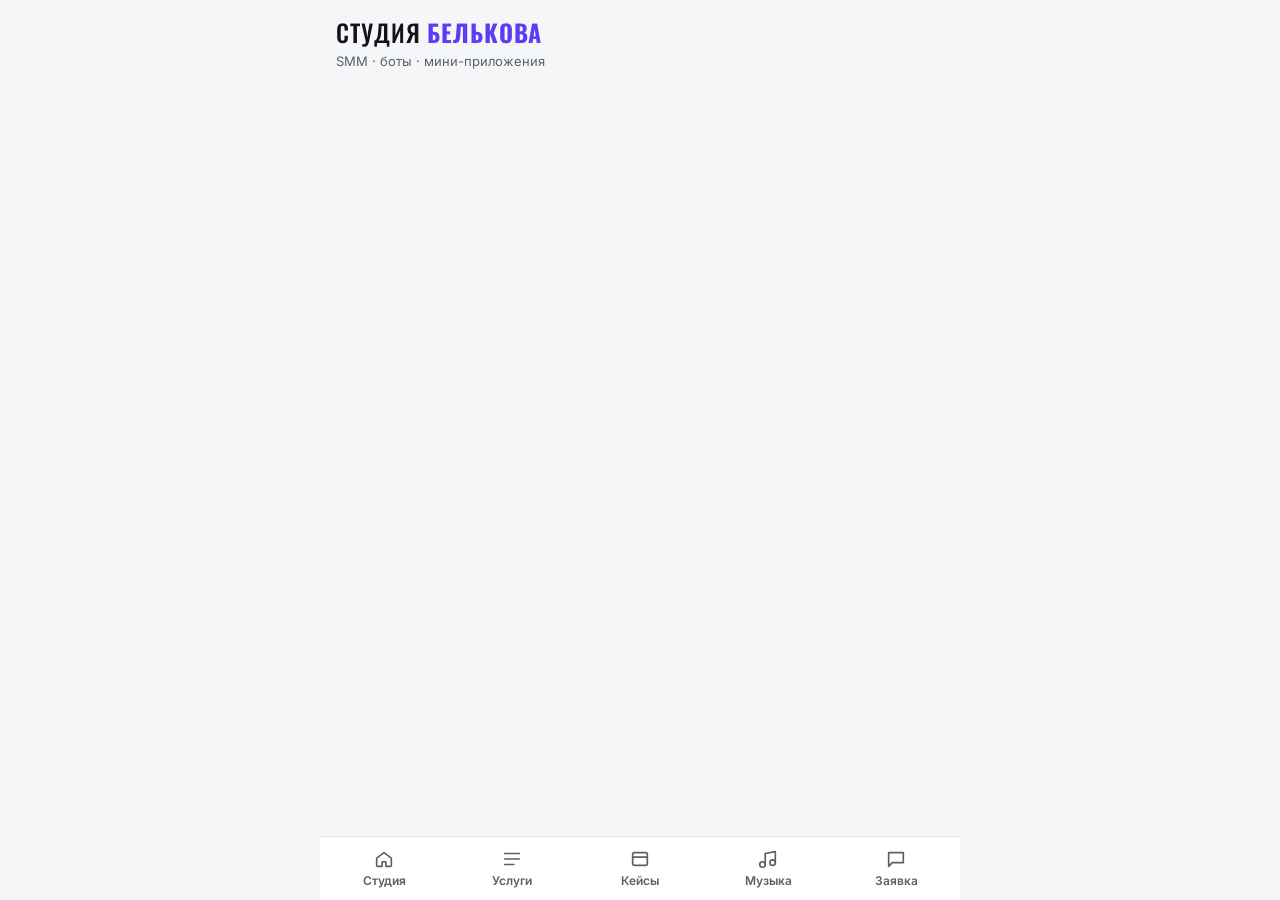
==== index.html @ 705233e5 "Studio mini app: services, cases, music, brief (Telegram + MAX) Co-Authored-By: Claude Opus 5.5 <nor" ====
<!doctype html>
<html lang="ru">
<head>
<meta charset="utf-8">
<meta name="viewport" content="width=device-width, initial-scale=1, viewport-fit=cover">
<meta name="color-scheme" content="dark light">
<title>Студия Белькова — SMM, боты и мини-приложения</title>
<meta name="description" content="SMM-продвижение, чат-боты и мини-приложения для Telegram и MAX под ключ.">
<link rel="stylesheet" href="app.css">
<!-- SDK мессенджеров. Вне мессенджера приложение работает как обычная страница. -->
<script src="https://telegram.org/js/telegram-web-app.js" async></script>
<script src="https://st.max.ru/js/max-web-app.js" async></script>
<script type="module" src="app.js"></script>
</head>
<body>
<div class="app">
  <header class="top"><span class="brand">СТУДИЯ<b>БЕЛЬКОВА</b></span><span class="tag">SMM · боты · мини-приложения</span></header>
  <main id="view" class="view" aria-live="polite"></main>
  <nav class="tabs" aria-label="Разделы">
    <a href="#/" data-tab="home"><svg viewBox="0 0 24 24" aria-hidden="true"><path d="M4 11l8-6 8 6v8a1 1 0 0 1-1 1h-5v-5h-4v5H5a1 1 0 0 1-1-1z"/></svg>Студия</a>
    <a href="#/services" data-tab="services"><svg viewBox="0 0 24 24" aria-hidden="true"><path d="M4 6h16M4 12h16M4 18h10"/></svg>Услуги</a>
    <a href="#/cases" data-tab="cases"><svg viewBox="0 0 24 24" aria-hidden="true"><rect x="4" y="5" width="16" height="14" rx="2"/><path d="M4 10h16"/></svg>Кейсы</a>
    <a href="#/music" data-tab="music"><svg viewBox="0 0 24 24" aria-hidden="true"><path d="M9 18V6l11-2v12"/><circle cx="6" cy="18" r="3"/><circle cx="17" cy="16" r="3"/></svg>Музыка</a>
    <a href="#/brief" data-tab="brief"><svg viewBox="0 0 24 24" aria-hidden="true"><path d="M4 5h16v11H8l-4 4z"/></svg>Заявка</a>
  </nav>
  <div class="toast" id="toast" role="status" hidden></div>
</div>
<noscript>Для приложения нужен JavaScript.</noscript>
</body>
</html>
---- app.css ----
@font-face { font-family: Inter; src: url(fonts/inter-cyrillic.woff2) format('woff2'); unicode-range: U+0400-04FF; font-weight: 100 900; font-display: swap; }
@font-face { font-family: Inter; src: url(fonts/inter-latin.woff2) format('woff2'); unicode-range: U+0000-00FF, U+2000-206F, U+20AC, U+20BD; font-weight: 100 900; font-display: swap; }
@font-face { font-family: Oswald; src: url(fonts/oswald-cyrillic.woff2) format('woff2'); unicode-range: U+0400-04FF; font-weight: 200 700; font-display: swap; }
@font-face { font-family: Oswald; src: url(fonts/oswald-latin.woff2) format('woff2'); unicode-range: U+0000-00FF, U+2000-206F; font-weight: 200 700; font-display: swap; }

:root {
  --bg: #0F1115; --surface: #1A1D24; --line: #2A2F38; --text: #F2F3F5; --muted: #A3AAB5;
  --accent: #7C5CFF; --accent-2: #24D3A6; --on-accent: #FFFFFF; --r: 16px; --tabs-h: 64px;
  --display: Oswald, 'Arial Narrow', sans-serif;
}
@media (prefers-color-scheme: light) {
  :root:not([data-theme="dark"]) { --bg: #F5F6F8; --surface: #FFFFFF; --line: #E2E5EA; --text: #12141A; --muted: #59606B; --accent: #5B3DF5; --accent-2: #0E8F6E; }
}
[data-theme="light"] { --bg: #F5F6F8; --surface: #FFFFFF; --line: #E2E5EA; --text: #12141A; --muted: #59606B; --accent: #5B3DF5; --accent-2: #0E8F6E; }
* { box-sizing: border-box; }
html, body { margin: 0; background: var(--bg); color: var(--text); font: 16px/1.5 Inter, system-ui, sans-serif; -webkit-text-size-adjust: 100%; }
a { color: var(--accent); }
.app { max-width: 640px; margin: 0 auto; min-height: 100dvh; padding-bottom: calc(var(--tabs-h) + env(safe-area-inset-bottom) + 12px); }
.top { padding: 14px 16px 6px; display: flex; flex-direction: column; gap: 2px; }
.brand { font-family: var(--display); font-size: 24px; letter-spacing: .04em; }
.brand b { color: var(--accent); margin-left: 6px; font-weight: 700; }
.tag { font-size: 13px; color: var(--muted); }
.view { padding: 0 16px; }
h1 { font-family: var(--display); font-weight: 600; font-size: clamp(28px, 7vw, 40px); line-height: 1.1; margin: 10px 0 8px; text-transform: uppercase; }
h2.sec { font-family: var(--display); font-weight: 600; font-size: 22px; margin: 22px 0 10px; text-transform: uppercase; }
.lead { color: var(--muted); margin: 0 0 14px; }
.grid { display: grid; gap: 12px; }
.card { background: var(--surface); border: 1px solid var(--line); border-radius: var(--r); padding: 16px; }
.card h3 { margin: 0 0 4px; font-size: 18px; }
.card p { margin: 6px 0; }
.price { font-family: var(--display); font-size: 22px; color: var(--accent); }
.meta { font-size: 13px; color: var(--muted); }
ul.list { margin: 8px 0 0; padding-left: 18px; }
ul.list li { margin: 3px 0; }
.btn { display: inline-flex; align-items: center; justify-content: center; min-height: 48px; padding: 0 18px; border-radius: 12px; border: 1px solid var(--line); background: var(--surface); color: var(--text); font: inherit; font-weight: 600; text-decoration: none; cursor: pointer; }
.btn-accent { background: var(--accent); border-color: var(--accent); color: var(--on-accent); }
.btn-wide { width: 100%; }
.actions { display: grid; gap: 10px; margin-top: 12px; }
.chips { display: flex; flex-wrap: wrap; gap: 8px; margin: 8px 0 4px; }
.chip { font-size: 13px; padding: 4px 10px; border-radius: 999px; border: 1px solid var(--line); color: var(--muted); }
.steps { counter-reset: s; list-style: none; padding: 0; margin: 0; display: grid; gap: 8px; }
.steps li { counter-increment: s; background: var(--surface); border: 1px solid var(--line); border-radius: 12px; padding: 10px 12px 10px 44px; position: relative; }
.steps li::before { content: counter(s); position: absolute; left: 12px; top: 10px; width: 22px; height: 22px; border-radius: 50%; background: var(--accent); color: var(--on-accent); font-size: 13px; font-weight: 700; display: grid; place-items: center; }
.case img { width: 100%; height: auto; border-radius: 12px; display: block; }
.form { display: grid; gap: 12px; }
.field { display: grid; gap: 6px; }
.field label { font-size: 14px; font-weight: 600; }
.field input, .field select, .field textarea { width: 100%; min-height: 48px; border-radius: 12px; border: 1px solid var(--line); background: var(--surface); color: var(--text); padding: 10px 14px; font: inherit; font-size: 16px; }
.field textarea { min-height: 110px; resize: vertical; }
.field :focus-visible, .btn:focus-visible, .tabs a:focus-visible { outline: 2px solid var(--accent-2); outline-offset: 2px; }
.err { font-size: 13px; color: #FF6B6B; font-weight: 600; }
.field [aria-invalid="true"] { border-color: #FF6B6B; }
.note { font-size: 13px; color: var(--muted); margin: 14px 2px 0; }
.tabs { position: fixed; left: 0; right: 0; bottom: 0; z-index: 20; max-width: 640px; margin: 0 auto; display: grid; grid-template-columns: repeat(5, 1fr); height: calc(var(--tabs-h) + env(safe-area-inset-bottom)); padding-bottom: env(safe-area-inset-bottom); background: var(--surface); border-top: 1px solid var(--line); }
.tabs a { display: grid; place-items: center; align-content: center; gap: 2px; font-size: 12px; font-weight: 600; color: var(--muted); text-decoration: none; min-height: 48px; }
.tabs svg { width: 22px; height: 22px; fill: none; stroke: currentColor; stroke-width: 1.8; stroke-linecap: round; stroke-linejoin: round; }
.tabs a[aria-current="page"] { color: var(--text); }
.tabs a[aria-current="page"] svg { stroke: var(--accent); }
.toast { position: fixed; left: 16px; right: 16px; bottom: calc(var(--tabs-h) + 16px); max-width: 600px; margin: 0 auto; background: var(--text); color: var(--bg); border-radius: 12px; padding: 12px 14px; font-size: 14px; z-index: 30; }
@media (prefers-reduced-motion: no-preference) { .btn { transition: transform .12s ease; } .btn:active { transform: scale(.98); } }
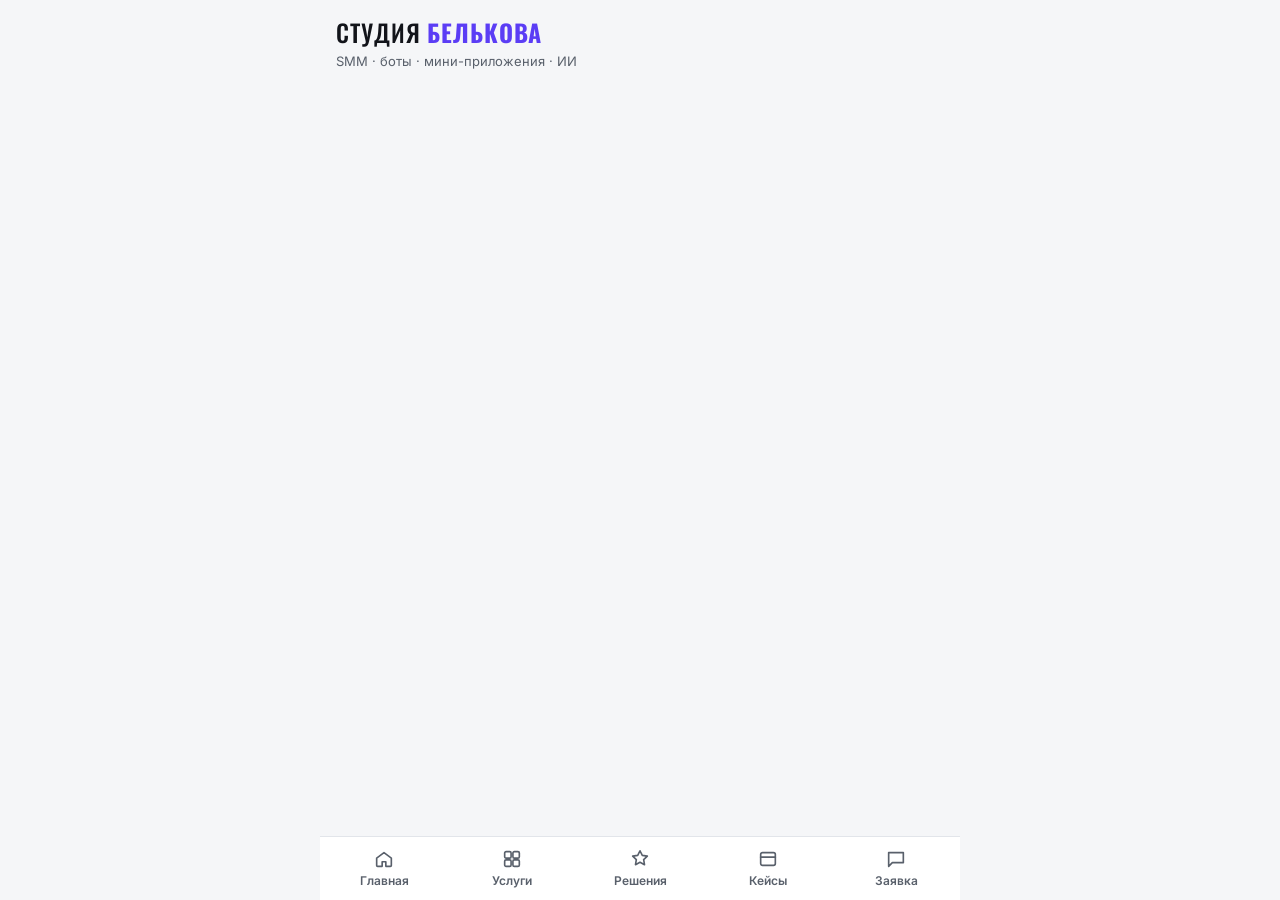
==== commit 46304f28: "Studio app v2 per spec: services/solutions/cases/calc/FAQ/brief, Telegram+MAX platform layer, JSON d" ====
--- a/index.html
+++ b/index.html
@@ -5,7 +5,7 @@
 <meta name="viewport" content="width=device-width, initial-scale=1, viewport-fit=cover">
 <meta name="color-scheme" content="dark light">
 <title>Студия Белькова — SMM, боты и мини-приложения</title>
-<meta name="description" content="SMM-продвижение, чат-боты и мини-приложения для Telegram и MAX под ключ.">
+<meta name="description" content="SMM-продвижение, чат-боты, мини-приложения и ИИ-ассистенты для Telegram и MAX под ключ.">
 <link rel="stylesheet" href="app.css">
 <!-- SDK мессенджеров. Вне мессенджера приложение работает как обычная страница. -->
 <script src="https://telegram.org/js/telegram-web-app.js" async></script>
@@ -14,13 +14,14 @@
 </head>
 <body>
 <div class="app">
-  <header class="top"><span class="brand">СТУДИЯ<b>БЕЛЬКОВА</b></span><span class="tag">SMM · боты · мини-приложения</span></header>
+  <header class="top"><span class="brand">СТУДИЯ<b>БЕЛЬКОВА</b></span><span class="tag">SMM · боты · мини-приложения · ИИ</span></header>
   <main id="view" class="view" aria-live="polite"></main>
+  <div class="dock" id="dock" hidden><button class="btn btn-accent btn-wide" type="button"></button></div>
   <nav class="tabs" aria-label="Разделы">
-    <a href="#/" data-tab="home"><svg viewBox="0 0 24 24" aria-hidden="true"><path d="M4 11l8-6 8 6v8a1 1 0 0 1-1 1h-5v-5h-4v5H5a1 1 0 0 1-1-1z"/></svg>Студия</a>
-    <a href="#/services" data-tab="services"><svg viewBox="0 0 24 24" aria-hidden="true"><path d="M4 6h16M4 12h16M4 18h10"/></svg>Услуги</a>
+    <a href="#/" data-tab="home"><svg viewBox="0 0 24 24" aria-hidden="true"><path d="M4 11l8-6 8 6v8a1 1 0 0 1-1 1h-5v-5h-4v5H5a1 1 0 0 1-1-1z"/></svg>Главная</a>
+    <a href="#/services" data-tab="services"><svg viewBox="0 0 24 24" aria-hidden="true"><rect x="4" y="4" width="7" height="7" rx="1.5"/><rect x="13" y="4" width="7" height="7" rx="1.5"/><rect x="4" y="13" width="7" height="7" rx="1.5"/><rect x="13" y="13" width="7" height="7" rx="1.5"/></svg>Услуги</a>
+    <a href="#/solutions" data-tab="solutions"><svg viewBox="0 0 24 24" aria-hidden="true"><path d="M12 3l2.5 5 5.5.8-4 3.9.9 5.5L12 15.6 7.1 18.2l.9-5.5-4-3.9L9.5 8z"/></svg>Решения</a>
     <a href="#/cases" data-tab="cases"><svg viewBox="0 0 24 24" aria-hidden="true"><rect x="4" y="5" width="16" height="14" rx="2"/><path d="M4 10h16"/></svg>Кейсы</a>
-    <a href="#/music" data-tab="music"><svg viewBox="0 0 24 24" aria-hidden="true"><path d="M9 18V6l11-2v12"/><circle cx="6" cy="18" r="3"/><circle cx="17" cy="16" r="3"/></svg>Музыка</a>
     <a href="#/brief" data-tab="brief"><svg viewBox="0 0 24 24" aria-hidden="true"><path d="M4 5h16v11H8l-4 4z"/></svg>Заявка</a>
   </nav>
   <div class="toast" id="toast" role="status" hidden></div>
--- a/app.css
+++ b/app.css
@@ -58,3 +58,32 @@
 .tabs a[aria-current="page"] svg { stroke: var(--accent); }
 .toast { position: fixed; left: 16px; right: 16px; bottom: calc(var(--tabs-h) + 16px); max-width: 600px; margin: 0 auto; background: var(--text); color: var(--bg); border-radius: 12px; padding: 12px 14px; font-size: 14px; z-index: 30; }
 @media (prefers-reduced-motion: no-preference) { .btn { transition: transform .12s ease; } .btn:active { transform: scale(.98); } }
+/* v2: экраны по ТЗ */
+.app { padding-bottom: calc(var(--tabs-h) + env(safe-area-inset-bottom) + 84px); }
+.dock { position: fixed; left: 0; right: 0; bottom: calc(var(--tabs-h) + env(safe-area-inset-bottom)); max-width: 640px; margin: 0 auto; padding: 10px 16px; background: linear-gradient(to top, var(--bg) 70%, transparent); z-index: 15; }
+html[data-platform="telegram"] .app { padding-bottom: calc(var(--tabs-h) + env(safe-area-inset-bottom) + 12px); }
+.chip { background: none; cursor: pointer; font: inherit; font-size: 13px; min-height: 36px; }
+.chip[aria-pressed="true"] { border-color: var(--accent); color: var(--text); background: color-mix(in srgb, var(--accent) 18%, transparent); }
+.chips.scroll { flex-wrap: nowrap; overflow-x: auto; scrollbar-width: none; margin-inline: -16px; padding-inline: 16px; }
+.card.link { cursor: pointer; display: block; text-decoration: none; color: inherit; }
+.card .row { display: flex; justify-content: space-between; gap: 8px; align-items: baseline; }
+.badges { display: flex; gap: 6px; flex-wrap: wrap; margin-top: 8px; }
+.badge { font-size: 12px; padding: 2px 8px; border-radius: 6px; background: var(--line); color: var(--text); }
+.tiers { display: grid; gap: 10px; }
+.tier { border: 1px solid var(--line); border-radius: 12px; padding: 12px; background: var(--bg); }
+.tier .price { font-size: 20px; }
+.trust { display: grid; grid-template-columns: 1fr 1fr; gap: 8px; }
+.trust div { background: var(--surface); border: 1px solid var(--line); border-radius: 12px; padding: 10px; font-size: 14px; }
+.opts { display: grid; gap: 8px; }
+.opt { min-height: 52px; border-radius: 12px; border: 1px solid var(--line); background: var(--surface); color: var(--text); text-align: left; padding: 10px 14px; font: inherit; cursor: pointer; display: flex; justify-content: space-between; gap: 8px; align-items: center; }
+.opt[aria-pressed="true"] { border-color: var(--accent); box-shadow: inset 0 0 0 1px var(--accent); }
+.progress { height: 4px; background: var(--line); border-radius: 2px; margin: 4px 0 14px; }
+.progress i { display: block; height: 100%; background: var(--accent); border-radius: 2px; }
+.total { font-family: var(--display); font-size: 30px; color: var(--accent); }
+details.faq { background: var(--surface); border: 1px solid var(--line); border-radius: 12px; padding: 12px 14px; }
+details.faq summary { cursor: pointer; font-weight: 600; min-height: 24px; }
+details.faq p { margin: 8px 0 0; color: var(--muted); }
+.check { display: flex; gap: 10px; align-items: flex-start; font-size: 14px; }
+.check input { width: 22px; height: 22px; margin: 0; flex: none; accent-color: var(--accent); }
+.back { background: none; border: 0; color: var(--accent); font: inherit; font-weight: 600; padding: 6px 0; min-height: 44px; cursor: pointer; }
+html:not([data-platform="web"]) .back { display: none; }
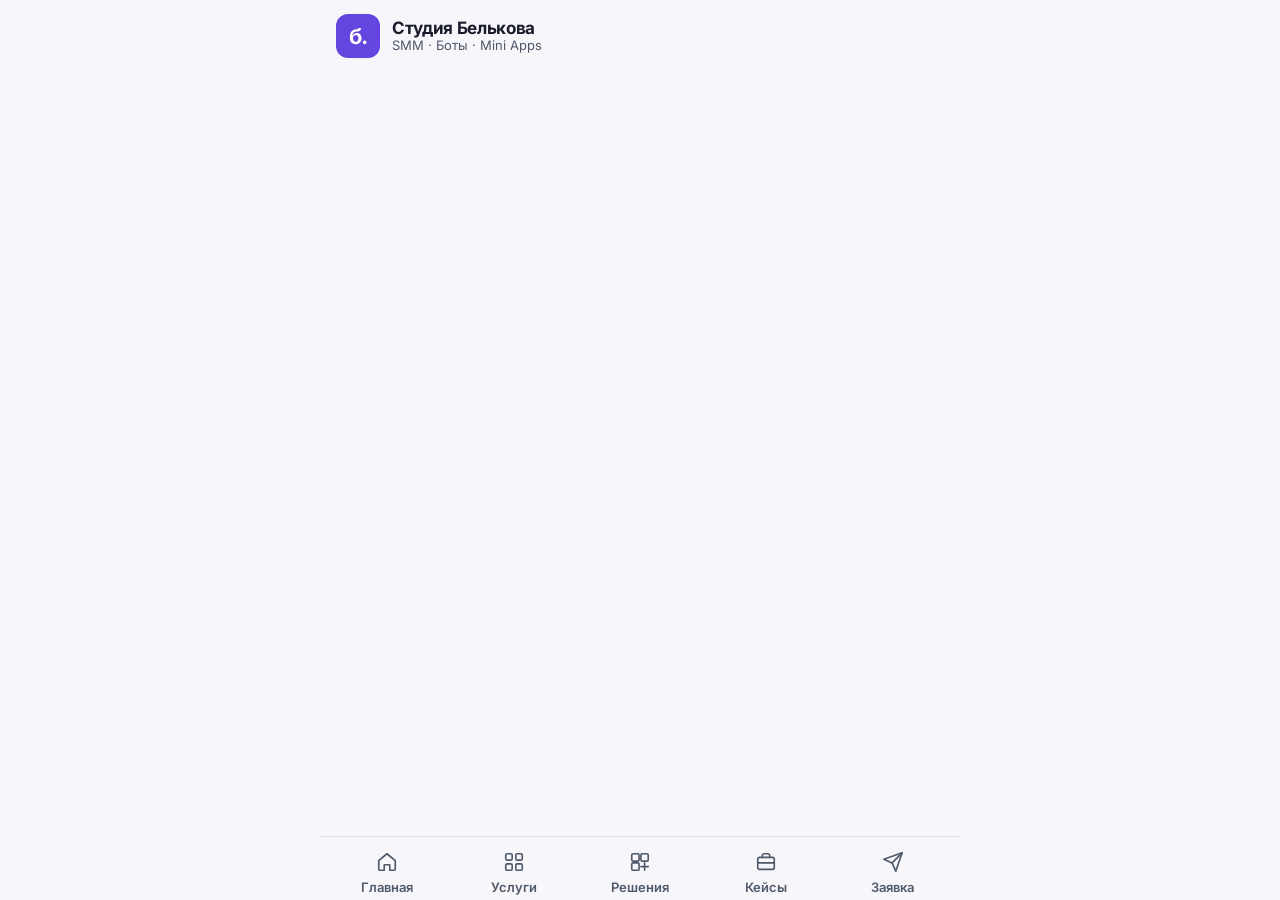
==== commit 84445c4e: "Design A (Product Glow): tokens dark/light, header, hero, tiles, service cards, tariffs, calculator," ====
--- a/index.html
+++ b/index.html
@@ -14,15 +14,18 @@
 </head>
 <body>
 <div class="app">
-  <header class="top"><span class="brand">СТУДИЯ<b>БЕЛЬКОВА</b></span><span class="tag">SMM · боты · мини-приложения · ИИ</span></header>
+  <header class="top">
+    <span class="logo" aria-hidden="true">б.</span>
+    <span class="brand"><b>Студия Белькова</b><span>SMM · Боты · Mini Apps</span></span>
+  </header>
   <main id="view" class="view" aria-live="polite"></main>
   <div class="dock" id="dock" hidden><button class="btn btn-accent btn-wide" type="button"></button></div>
   <nav class="tabs" aria-label="Разделы">
-    <a href="#/" data-tab="home"><svg viewBox="0 0 24 24" aria-hidden="true"><path d="M4 11l8-6 8 6v8a1 1 0 0 1-1 1h-5v-5h-4v5H5a1 1 0 0 1-1-1z"/></svg>Главная</a>
-    <a href="#/services" data-tab="services"><svg viewBox="0 0 24 24" aria-hidden="true"><rect x="4" y="4" width="7" height="7" rx="1.5"/><rect x="13" y="4" width="7" height="7" rx="1.5"/><rect x="4" y="13" width="7" height="7" rx="1.5"/><rect x="13" y="13" width="7" height="7" rx="1.5"/></svg>Услуги</a>
-    <a href="#/solutions" data-tab="solutions"><svg viewBox="0 0 24 24" aria-hidden="true"><path d="M12 3l2.5 5 5.5.8-4 3.9.9 5.5L12 15.6 7.1 18.2l.9-5.5-4-3.9L9.5 8z"/></svg>Решения</a>
-    <a href="#/cases" data-tab="cases"><svg viewBox="0 0 24 24" aria-hidden="true"><rect x="4" y="5" width="16" height="14" rx="2"/><path d="M4 10h16"/></svg>Кейсы</a>
-    <a href="#/brief" data-tab="brief"><svg viewBox="0 0 24 24" aria-hidden="true"><path d="M4 5h16v11H8l-4 4z"/></svg>Заявка</a>
+    <a href="#/" data-tab="home"><span class="pill"><svg class="i" viewBox="0 0 24 24" aria-hidden="true"><path d="M3 10.5 12 3l9 7.5V20a1 1 0 0 1-1 1h-5v-6H9v6H4a1 1 0 0 1-1-1z"/></svg></span>Главная</a>
+    <a href="#/services" data-tab="services"><span class="pill"><svg class="i" viewBox="0 0 24 24" aria-hidden="true"><rect x="3" y="3" width="7" height="7" rx="1.5"/><rect x="14" y="3" width="7" height="7" rx="1.5"/><rect x="3" y="14" width="7" height="7" rx="1.5"/><rect x="14" y="14" width="7" height="7" rx="1.5"/></svg></span>Услуги</a>
+    <a href="#/solutions" data-tab="solutions"><span class="pill"><svg class="i" viewBox="0 0 24 24" aria-hidden="true"><rect x="3" y="3" width="8" height="8" rx="1.5"/><rect x="13" y="3" width="8" height="8" rx="1.5"/><rect x="3" y="13" width="8" height="8" rx="1.5"/><path d="M13 17h8M17 13v8"/></svg></span>Решения</a>
+    <a href="#/cases" data-tab="cases"><span class="pill"><svg class="i" viewBox="0 0 24 24" aria-hidden="true"><rect x="3" y="7" width="18" height="13" rx="2"/><path d="M8 7V5a2 2 0 0 1 2-2h4a2 2 0 0 1 2 2v2M3 13h18"/></svg></span>Кейсы</a>
+    <a href="#/brief" data-tab="brief"><span class="pill"><svg class="i" viewBox="0 0 24 24" aria-hidden="true"><path d="m22 2-7 20-4-9-9-4z"/><path d="M22 2 11 13"/></svg></span>Заявка</a>
   </nav>
   <div class="toast" id="toast" role="status" hidden></div>
 </div>
--- a/app.css
+++ b/app.css
@@ -1,89 +1,171 @@
+/* Студия Белькова — дизайн A «Product Glow» (tokens.json, 05.11.2026) */
 @font-face { font-family: Inter; src: url(fonts/inter-cyrillic.woff2) format('woff2'); unicode-range: U+0400-04FF; font-weight: 100 900; font-display: swap; }
-@font-face { font-family: Inter; src: url(fonts/inter-latin.woff2) format('woff2'); unicode-range: U+0000-00FF, U+2000-206F, U+20AC, U+20BD; font-weight: 100 900; font-display: swap; }
-@font-face { font-family: Oswald; src: url(fonts/oswald-cyrillic.woff2) format('woff2'); unicode-range: U+0400-04FF; font-weight: 200 700; font-display: swap; }
-@font-face { font-family: Oswald; src: url(fonts/oswald-latin.woff2) format('woff2'); unicode-range: U+0000-00FF, U+2000-206F; font-weight: 200 700; font-display: swap; }
+@font-face { font-family: Inter; src: url(fonts/inter-latin.woff2) format('woff2'); unicode-range: U+0000-00FF, U+2000-206F, U+20AC, U+20BD, U+2190-21FF; font-weight: 100 900; font-display: swap; }
 
 :root {
-  --bg: #0F1115; --surface: #1A1D24; --line: #2A2F38; --text: #F2F3F5; --muted: #A3AAB5;
-  --accent: #7C5CFF; --accent-2: #24D3A6; --on-accent: #FFFFFF; --r: 16px; --tabs-h: 64px;
-  --display: Oswald, 'Arial Narrow', sans-serif;
+  --bg: #0F1115; --surface: #1A1D24; --surface2: #222631; --stroke: #333947; --text: #F2F3F5; --muted: #BBC2CE;
+  --accent: #9C86FF; --accent-ink: #0F1115; --accent2: #36E7C0; --chip: #262A35; --danger: #FF858A; --elev: #292F3B;
+  --hero-a: #2A2550; --hero-b: #13332F;
+  --r-chip: 100px; --r-btn: 16px; --r-card: 20px; --r-hero: 26px; --shadow: 0 12px 36px rgba(0,0,0,.16);
+  --tabs-h: 64px; --dock-h: 52px;
+  --head: Inter, 'Inter Display', Arial, sans-serif; --body: Inter, Arial, sans-serif;
+}
+:root[data-theme="light"] {
+  --bg: #F6F6FB; --surface: #FFFFFF; --surface2: #F0EFFB; --stroke: #D9DDEA; --text: #191B2B; --muted: #505969;
+  --accent: #6445DF; --accent-ink: #FFFFFF; --accent2: #05745F; --chip: #EDEBF9; --danger: #B4233F; --elev: #E9E9F4;
+  --hero-a: #EDE8FF; --hero-b: #DDF6EF;
 }
 @media (prefers-color-scheme: light) {
-  :root:not([data-theme="dark"]) { --bg: #F5F6F8; --surface: #FFFFFF; --line: #E2E5EA; --text: #12141A; --muted: #59606B; --accent: #5B3DF5; --accent-2: #0E8F6E; }
+  :root:not([data-theme="dark"]):not([data-platform="telegram"]) {
+    --bg: #F6F6FB; --surface: #FFFFFF; --surface2: #F0EFFB; --stroke: #D9DDEA; --text: #191B2B; --muted: #505969;
+    --accent: #6445DF; --accent-ink: #FFFFFF; --accent2: #05745F; --chip: #EDEBF9; --danger: #B4233F; --elev: #E9E9F4;
+    --hero-a: #EDE8FF; --hero-b: #DDF6EF;
+  }
 }
-[data-theme="light"] { --bg: #F5F6F8; --surface: #FFFFFF; --line: #E2E5EA; --text: #12141A; --muted: #59606B; --accent: #5B3DF5; --accent-2: #0E8F6E; }
 * { box-sizing: border-box; }
-html, body { margin: 0; background: var(--bg); color: var(--text); font: 16px/1.5 Inter, system-ui, sans-serif; -webkit-text-size-adjust: 100%; }
+html, body { margin: 0; background: var(--bg); color: var(--text); font: 15px/1.45 var(--body); -webkit-text-size-adjust: 100%; }
 a { color: var(--accent); }
-.app { max-width: 640px; margin: 0 auto; min-height: 100dvh; padding-bottom: calc(var(--tabs-h) + env(safe-area-inset-bottom) + 12px); }
-.top { padding: 14px 16px 6px; display: flex; flex-direction: column; gap: 2px; }
-.brand { font-family: var(--display); font-size: 24px; letter-spacing: .04em; }
-.brand b { color: var(--accent); margin-left: 6px; font-weight: 700; }
-.tag { font-size: 13px; color: var(--muted); }
+svg.i { width: 22px; height: 22px; fill: none; stroke: currentColor; stroke-width: 1.8; stroke-linecap: round; stroke-linejoin: round; flex: none; }
+.app { max-width: 640px; margin: 0 auto; min-height: 100dvh; padding-bottom: calc(var(--tabs-h) + var(--dock-h) + env(safe-area-inset-bottom) + 28px); }
+html[data-platform="telegram"] .app { padding-bottom: calc(var(--tabs-h) + env(safe-area-inset-bottom) + 16px); }
+
+/* Шапка */
+.top { display: flex; align-items: center; gap: 12px; padding: 14px 16px 8px; }
+.logo { width: 44px; height: 44px; border-radius: 12px; background: var(--accent); color: var(--accent-ink); display: grid; place-items: center; font: 800 22px/1 var(--head); letter-spacing: -.04em; flex: none; }
+.brand { display: grid; line-height: 1.2; }
+.brand b { font: 800 17px/1.2 var(--head); letter-spacing: -.02em; }
+.brand span { font-size: 13px; color: var(--muted); }
 .view { padding: 0 16px; }
-h1 { font-family: var(--display); font-weight: 600; font-size: clamp(28px, 7vw, 40px); line-height: 1.1; margin: 10px 0 8px; text-transform: uppercase; }
-h2.sec { font-family: var(--display); font-weight: 600; font-size: 22px; margin: 22px 0 10px; text-transform: uppercase; }
-.lead { color: var(--muted); margin: 0 0 14px; }
+
+/* Типографика */
+.eyebrow { font: 800 13px/1.2 var(--head); letter-spacing: .12em; text-transform: uppercase; color: var(--accent); margin: 18px 0 8px; }
+h1 { font: 800 30px/1.15 var(--head); letter-spacing: -.03em; margin: 0 0 10px; }
+h2.sec { font: 800 21px/1.2 var(--head); letter-spacing: -.02em; margin: 26px 0 12px; display: flex; justify-content: space-between; align-items: baseline; }
+h2.sec small { font: 500 14px var(--body); color: var(--muted); letter-spacing: 0; }
+h3 { font: 800 17px/1.25 var(--head); letter-spacing: -.01em; margin: 0; }
+.lead { color: var(--muted); margin: 0 0 16px; font-size: 16px; }
+.meta { font-size: 14px; color: var(--muted); margin: 4px 0; }
+.note { font-size: 13px; color: var(--muted); margin: 14px 2px 0; }
+
+/* Герой */
+.hero { border-radius: var(--r-hero); padding: 22px 20px; border: 1px solid var(--stroke); background: radial-gradient(120% 90% at 85% 0%, color-mix(in srgb, var(--accent) 22%, transparent), transparent 55%), linear-gradient(160deg, var(--hero-a) 0%, var(--surface) 55%, var(--hero-b) 100%); box-shadow: var(--shadow); }
+.hero .eyebrow { margin-top: 0; color: color-mix(in srgb, var(--accent) 60%, var(--text)); }
+.hero h1 { font-size: 33px; line-height: 1.12; margin: 12px 0; }
+.hero h1 em { font-style: normal; color: var(--accent2); }
+.hero p { color: color-mix(in srgb, var(--text) 82%, transparent); margin: 0 0 16px; }
+
+/* Чипы и бейджи */
+.chips { display: flex; flex-wrap: wrap; gap: 8px; margin: 0 0 10px; }
+.chips.scroll { flex-wrap: nowrap; overflow-x: auto; scrollbar-width: none; margin-inline: -16px; padding-inline: 16px; }
+.chips.scroll::-webkit-scrollbar { display: none; }
+.chip { flex: none; min-height: 44px; padding: 0 16px; border-radius: var(--r-chip); border: 1px solid var(--stroke); background: var(--surface); color: var(--text); font: 700 15px var(--body); cursor: pointer; }
+.chip[aria-pressed="true"] { background: var(--accent); border-color: var(--accent); color: var(--accent-ink); }
+.tag { display: inline-flex; align-items: center; min-height: 32px; padding: 0 12px; border-radius: 10px; border: 1px solid var(--stroke); background: color-mix(in srgb, var(--surface2) 70%, transparent); font: 700 14px var(--body); }
+.tags { display: flex; flex-wrap: wrap; gap: 8px; margin-top: 10px; }
+
+/* Карточки */
 .grid { display: grid; gap: 12px; }
-.card { background: var(--surface); border: 1px solid var(--line); border-radius: var(--r); padding: 16px; }
-.card h3 { margin: 0 0 4px; font-size: 18px; }
-.card p { margin: 6px 0; }
-.price { font-family: var(--display); font-size: 22px; color: var(--accent); }
-.meta { font-size: 13px; color: var(--muted); }
-ul.list { margin: 8px 0 0; padding-left: 18px; }
-ul.list li { margin: 3px 0; }
-.btn { display: inline-flex; align-items: center; justify-content: center; min-height: 48px; padding: 0 18px; border-radius: 12px; border: 1px solid var(--line); background: var(--surface); color: var(--text); font: inherit; font-weight: 600; text-decoration: none; cursor: pointer; }
-.btn-accent { background: var(--accent); border-color: var(--accent); color: var(--on-accent); }
+.grid.three { grid-template-columns: repeat(3, 1fr); gap: 8px; }
+.grid.two { grid-template-columns: repeat(2, 1fr); gap: 10px; }
+.card { background: var(--surface); border: 1px solid var(--stroke); border-radius: var(--r-card); padding: 18px 16px; }
+.card.link { display: block; color: inherit; text-decoration: none; cursor: pointer; }
+.card.pick { border: 2px solid var(--accent); }
+.tile { background: var(--surface); border: 1px solid var(--stroke); border-radius: var(--r-card); padding: 14px 12px; min-height: 104px; display: flex; flex-direction: column; justify-content: space-between; gap: 10px; color: var(--text); text-decoration: none; }
+.tile svg { color: var(--accent); }
+.tile b { font: 700 15px/1.2 var(--body); hyphens: auto; }
+.tile span { font-size: 13px; color: var(--muted); }
+.ico { width: 44px; height: 44px; border-radius: 12px; background: var(--surface2); display: grid; place-items: center; color: var(--accent); }
+.row { display: flex; justify-content: space-between; align-items: flex-start; gap: 10px; }
+.price { font: 800 17px/1.2 var(--head); white-space: nowrap; }
+.price.acc { color: var(--accent); }
+.checks { list-style: none; padding: 0; margin: 10px 0 0; display: grid; gap: 6px; }
+.checks li { display: flex; gap: 10px; align-items: flex-start; font-size: 15px; }
+.checks li svg { width: 18px; height: 18px; color: var(--accent); margin-top: 2px; }
+.more { display: inline-flex; gap: 6px; align-items: center; margin-top: 12px; font-weight: 700; color: var(--accent); text-decoration: none; min-height: 32px; }
+.more svg { width: 16px; height: 16px; }
+.badge-pop { display: inline-block; padding: 4px 10px; border-radius: 8px; background: var(--chip); font: 800 13px/1.3 var(--body); letter-spacing: .06em; text-transform: uppercase; margin-bottom: 8px; }
+.list { margin: 6px 0 0; padding-left: 18px; }
+.list li { margin: 3px 0; }
+
+/* Списки */
+.lines { list-style: none; padding: 0; margin: 0; border-top: 1px solid var(--stroke); }
+.lines li { display: flex; gap: 12px; padding: 12px 0; border-bottom: 1px solid var(--stroke); }
+.lines li svg { color: var(--accent); width: 18px; height: 18px; margin-top: 2px; }
+.steps { list-style: none; padding: 0; margin: 0; display: grid; }
+.steps li { display: grid; grid-template-columns: 46px 1fr; gap: 10px; padding: 10px 0; align-items: center; }
+.steps li .n { width: 36px; height: 36px; border-radius: 50%; background: var(--surface2); color: var(--accent); display: grid; place-items: center; font: 800 13px var(--head); border: 1px solid var(--stroke); }
+.steps li b { display: block; font-weight: 700; }
+.steps li span { color: var(--muted); font-size: 14px; }
+
+/* Кейсы */
+.cover { border-radius: 16px; aspect-ratio: 16/10; overflow: hidden; position: relative; background: linear-gradient(140deg, var(--hero-a), var(--hero-b)); border: 1px solid var(--stroke); margin-bottom: 12px; }
+.cover img { width: 100%; height: 100%; object-fit: cover; display: block; }
+.cover .label { position: absolute; left: 14px; top: 12px; font: 800 13px var(--head); letter-spacing: .1em; text-transform: uppercase; color: #fff; background: rgba(15,17,21,.55); padding: 4px 8px; border-radius: 8px; }
+.num-list { counter-reset: n; list-style: none; padding: 0; margin: 0; border-top: 1px solid var(--stroke); }
+.num-list li { counter-increment: n; padding: 12px 0; border-bottom: 1px solid var(--stroke); display: grid; grid-template-columns: 32px 1fr; }
+.num-list li::before { content: counter(n, decimal-leading-zero); color: var(--accent); font: 800 13px var(--head); margin-top: 2px; }
+.num-list li b { display: block; }
+.num-list li span { color: var(--muted); font-size: 14px; }
+
+/* Калькулятор */
+.progress { display: grid; grid-template-columns: repeat(4, 1fr); gap: 6px; margin: 6px 0 18px; }
+.progress i { height: 4px; border-radius: 2px; background: var(--stroke); }
+.progress i.on { background: var(--accent); }
+.step-label { font: 800 13px var(--head); letter-spacing: .08em; text-transform: uppercase; color: var(--muted); margin-top: 6px; }
+.opts { display: grid; gap: 10px; }
+.opt { display: flex; align-items: center; gap: 14px; min-height: 64px; padding: 12px 16px; border-radius: 16px; border: 1px solid var(--stroke); background: var(--surface); color: var(--text); text-align: left; font: inherit; cursor: pointer; width: 100%; }
+.opt .t { flex: 1; display: grid; }
+.opt .t b { font-weight: 700; font-size: 15px; }
+.opt .t span { font-size: 13px; color: var(--muted); }
+.opt .mark { width: 22px; height: 22px; border-radius: 50%; border: 2px solid var(--muted); flex: none; display: grid; place-items: center; }
+.opt.multi .mark { border-radius: 6px; }
+.opt[aria-pressed="true"] { border: 2px solid var(--accent); background: color-mix(in srgb, var(--accent) 10%, var(--surface)); }
+.opt[aria-pressed="true"] .mark { border-color: var(--accent); background: var(--accent); }
+.opt[aria-pressed="true"] .mark::after { content: ''; width: 8px; height: 8px; border-radius: 50%; background: var(--accent-ink); }
+.opt.multi[aria-pressed="true"] .mark::after { width: 10px; height: 5px; border-radius: 0; background: none; border: solid var(--accent-ink); border-width: 0 0 2px 2px; transform: rotate(-45deg) translate(1px, -1px); }
+.total { font: 800 36px/1.1 var(--head); letter-spacing: -.03em; }
+.kv { display: grid; border-top: 1px solid var(--stroke); margin-top: 6px; }
+.kv div { display: flex; justify-content: space-between; gap: 10px; padding: 10px 0; border-bottom: 1px solid var(--stroke); font-size: 14px; }
+.kv div span { color: var(--muted); }
+.kv div b { text-align: right; }
+
+/* Формы */
+.form { display: grid; gap: 14px; }
+.field { display: grid; gap: 6px; }
+.field label { font: 700 14px var(--body); }
+.field input, .field select, .field textarea { width: 100%; min-height: 52px; border-radius: 14px; border: 1px solid var(--stroke); background: var(--surface); color: var(--text); padding: 12px 14px; font: 15px var(--body); }
+.field textarea { min-height: 120px; resize: vertical; }
+.field [aria-invalid="true"] { border: 2px solid var(--danger); }
+.err { color: var(--danger); font-size: 14px; }
+.done { width: 64px; height: 64px; border-radius: 50%; background: var(--accent); color: var(--accent-ink); display: grid; place-items: center; margin: 26px 0 16px; }
+.done svg { width: 30px; height: 30px; stroke-width: 2.4; }
+
+/* Кнопки */
+.btn { display: inline-flex; align-items: center; justify-content: center; gap: 10px; min-height: 52px; padding: 0 20px; border-radius: var(--r-btn); border: 1px solid var(--stroke); background: transparent; color: var(--text); font: 700 15px var(--body); text-decoration: none; cursor: pointer; }
+.btn svg { width: 18px; height: 18px; }
+.btn-accent { background: var(--accent); border-color: var(--accent); color: var(--accent-ink); }
 .btn-wide { width: 100%; }
-.actions { display: grid; gap: 10px; margin-top: 12px; }
-.chips { display: flex; flex-wrap: wrap; gap: 8px; margin: 8px 0 4px; }
-.chip { font-size: 13px; padding: 4px 10px; border-radius: 999px; border: 1px solid var(--line); color: var(--muted); }
-.steps { counter-reset: s; list-style: none; padding: 0; margin: 0; display: grid; gap: 8px; }
-.steps li { counter-increment: s; background: var(--surface); border: 1px solid var(--line); border-radius: 12px; padding: 10px 12px 10px 44px; position: relative; }
-.steps li::before { content: counter(s); position: absolute; left: 12px; top: 10px; width: 22px; height: 22px; border-radius: 50%; background: var(--accent); color: var(--on-accent); font-size: 13px; font-weight: 700; display: grid; place-items: center; }
-.case img { width: 100%; height: auto; border-radius: 12px; display: block; }
-.form { display: grid; gap: 12px; }
-.field { display: grid; gap: 6px; }
-.field label { font-size: 14px; font-weight: 600; }
-.field input, .field select, .field textarea { width: 100%; min-height: 48px; border-radius: 12px; border: 1px solid var(--line); background: var(--surface); color: var(--text); padding: 10px 14px; font: inherit; font-size: 16px; }
-.field textarea { min-height: 110px; resize: vertical; }
-.field :focus-visible, .btn:focus-visible, .tabs a:focus-visible { outline: 2px solid var(--accent-2); outline-offset: 2px; }
-.err { font-size: 13px; color: #FF6B6B; font-weight: 600; }
-.field [aria-invalid="true"] { border-color: #FF6B6B; }
-.note { font-size: 13px; color: var(--muted); margin: 14px 2px 0; }
-.tabs { position: fixed; left: 0; right: 0; bottom: 0; z-index: 20; max-width: 640px; margin: 0 auto; display: grid; grid-template-columns: repeat(5, 1fr); height: calc(var(--tabs-h) + env(safe-area-inset-bottom)); padding-bottom: env(safe-area-inset-bottom); background: var(--surface); border-top: 1px solid var(--line); }
-.tabs a { display: grid; place-items: center; align-content: center; gap: 2px; font-size: 12px; font-weight: 600; color: var(--muted); text-decoration: none; min-height: 48px; }
-.tabs svg { width: 22px; height: 22px; fill: none; stroke: currentColor; stroke-width: 1.8; stroke-linecap: round; stroke-linejoin: round; }
-.tabs a[aria-current="page"] { color: var(--text); }
-.tabs a[aria-current="page"] svg { stroke: var(--accent); }
-.toast { position: fixed; left: 16px; right: 16px; bottom: calc(var(--tabs-h) + 16px); max-width: 600px; margin: 0 auto; background: var(--text); color: var(--bg); border-radius: 12px; padding: 12px 14px; font-size: 14px; z-index: 30; }
-@media (prefers-reduced-motion: no-preference) { .btn { transition: transform .12s ease; } .btn:active { transform: scale(.98); } }
-/* v2: экраны по ТЗ */
-.app { padding-bottom: calc(var(--tabs-h) + env(safe-area-inset-bottom) + 84px); }
-.dock { position: fixed; left: 0; right: 0; bottom: calc(var(--tabs-h) + env(safe-area-inset-bottom)); max-width: 640px; margin: 0 auto; padding: 10px 16px; background: linear-gradient(to top, var(--bg) 70%, transparent); z-index: 15; }
-html[data-platform="telegram"] .app { padding-bottom: calc(var(--tabs-h) + env(safe-area-inset-bottom) + 12px); }
-.chip { background: none; cursor: pointer; font: inherit; font-size: 13px; min-height: 36px; }
-.chip[aria-pressed="true"] { border-color: var(--accent); color: var(--text); background: color-mix(in srgb, var(--accent) 18%, transparent); }
-.chips.scroll { flex-wrap: nowrap; overflow-x: auto; scrollbar-width: none; margin-inline: -16px; padding-inline: 16px; }
-.card.link { cursor: pointer; display: block; text-decoration: none; color: inherit; }
-.card .row { display: flex; justify-content: space-between; gap: 8px; align-items: baseline; }
-.badges { display: flex; gap: 6px; flex-wrap: wrap; margin-top: 8px; }
-.badge { font-size: 12px; padding: 2px 8px; border-radius: 6px; background: var(--line); color: var(--text); }
-.tiers { display: grid; gap: 10px; }
-.tier { border: 1px solid var(--line); border-radius: 12px; padding: 12px; background: var(--bg); }
-.tier .price { font-size: 20px; }
-.trust { display: grid; grid-template-columns: 1fr 1fr; gap: 8px; }
-.trust div { background: var(--surface); border: 1px solid var(--line); border-radius: 12px; padding: 10px; font-size: 14px; }
-.opts { display: grid; gap: 8px; }
-.opt { min-height: 52px; border-radius: 12px; border: 1px solid var(--line); background: var(--surface); color: var(--text); text-align: left; padding: 10px 14px; font: inherit; cursor: pointer; display: flex; justify-content: space-between; gap: 8px; align-items: center; }
-.opt[aria-pressed="true"] { border-color: var(--accent); box-shadow: inset 0 0 0 1px var(--accent); }
-.progress { height: 4px; background: var(--line); border-radius: 2px; margin: 4px 0 14px; }
-.progress i { display: block; height: 100%; background: var(--accent); border-radius: 2px; }
-.total { font-family: var(--display); font-size: 30px; color: var(--accent); }
-details.faq { background: var(--surface); border: 1px solid var(--line); border-radius: 12px; padding: 12px 14px; }
-details.faq summary { cursor: pointer; font-weight: 600; min-height: 24px; }
-details.faq p { margin: 8px 0 0; color: var(--muted); }
-.check { display: flex; gap: 10px; align-items: flex-start; font-size: 14px; }
-.check input { width: 22px; height: 22px; margin: 0; flex: none; accent-color: var(--accent); }
-.back { background: none; border: 0; color: var(--accent); font: inherit; font-weight: 600; padding: 6px 0; min-height: 44px; cursor: pointer; }
-html:not([data-platform="web"]) .back { display: none; }
+.btn:focus-visible, .chip:focus-visible, .opt:focus-visible, .tabs a:focus-visible, .card.link:focus-visible, .tile:focus-visible, .field :focus-visible, details summary:focus-visible { outline: 3px solid var(--accent2); outline-offset: 2px; }
+.actions { display: grid; gap: 10px; margin-top: 14px; }
+.back { display: inline-flex; align-items: center; gap: 6px; background: none; border: 0; color: var(--muted); font: 600 14px var(--body); padding: 6px 0; min-height: 44px; cursor: pointer; }
+.back svg { width: 18px; height: 18px; }
+
+/* FAQ */
+details.faq { background: var(--surface); border: 1px solid var(--stroke); border-radius: 16px; }
+details.faq summary { list-style: none; cursor: pointer; padding: 14px 16px; font-weight: 700; display: flex; justify-content: space-between; gap: 10px; min-height: 52px; align-items: center; }
+details.faq summary::-webkit-details-marker { display: none; }
+details.faq summary svg { width: 18px; height: 18px; color: var(--muted); }
+details.faq[open] summary svg { transform: rotate(180deg); }
+details.faq p { margin: 0; padding: 0 16px 16px; color: var(--muted); }
+
+/* Закреплённая кнопка и навигация */
+.dock { position: fixed; left: 0; right: 0; bottom: calc(var(--tabs-h) + env(safe-area-inset-bottom)); max-width: 640px; margin: 0 auto; padding: 12px 16px; background: linear-gradient(to top, var(--bg) 65%, transparent); z-index: 15; }
+.dock .btn { min-height: var(--dock-h); }
+.tabs { position: fixed; left: 0; right: 0; bottom: 0; z-index: 20; max-width: 640px; margin: 0 auto; display: grid; grid-template-columns: repeat(5, 1fr); height: calc(var(--tabs-h) + env(safe-area-inset-bottom)); padding: 4px 4px env(safe-area-inset-bottom); background: var(--bg); border-top: 1px solid var(--stroke); }
+.tabs a { display: grid; place-items: center; align-content: center; gap: 2px; font: 600 13px var(--body); color: var(--muted); text-decoration: none; min-height: 48px; }
+.tabs a .pill { width: 44px; height: 30px; border-radius: 10px; display: grid; place-items: center; }
+.tabs a[aria-current="page"] { color: var(--accent); }
+.tabs a[aria-current="page"] .pill { background: var(--surface2); }
+.toast { position: fixed; left: 16px; right: 16px; bottom: calc(var(--tabs-h) + var(--dock-h) + 36px); max-width: 600px; margin: 0 auto; background: var(--surface); color: var(--text); border: 1px solid var(--accent); border-radius: 14px; padding: 14px 16px; font-size: 14px; z-index: 30; box-shadow: var(--shadow); }
+img { max-width: 100%; }
+@media (prefers-reduced-motion: no-preference) { .btn, .chip, .opt { transition: transform .12s ease, background .15s; } .btn:active, .chip:active, .opt:active { transform: scale(.98); } }
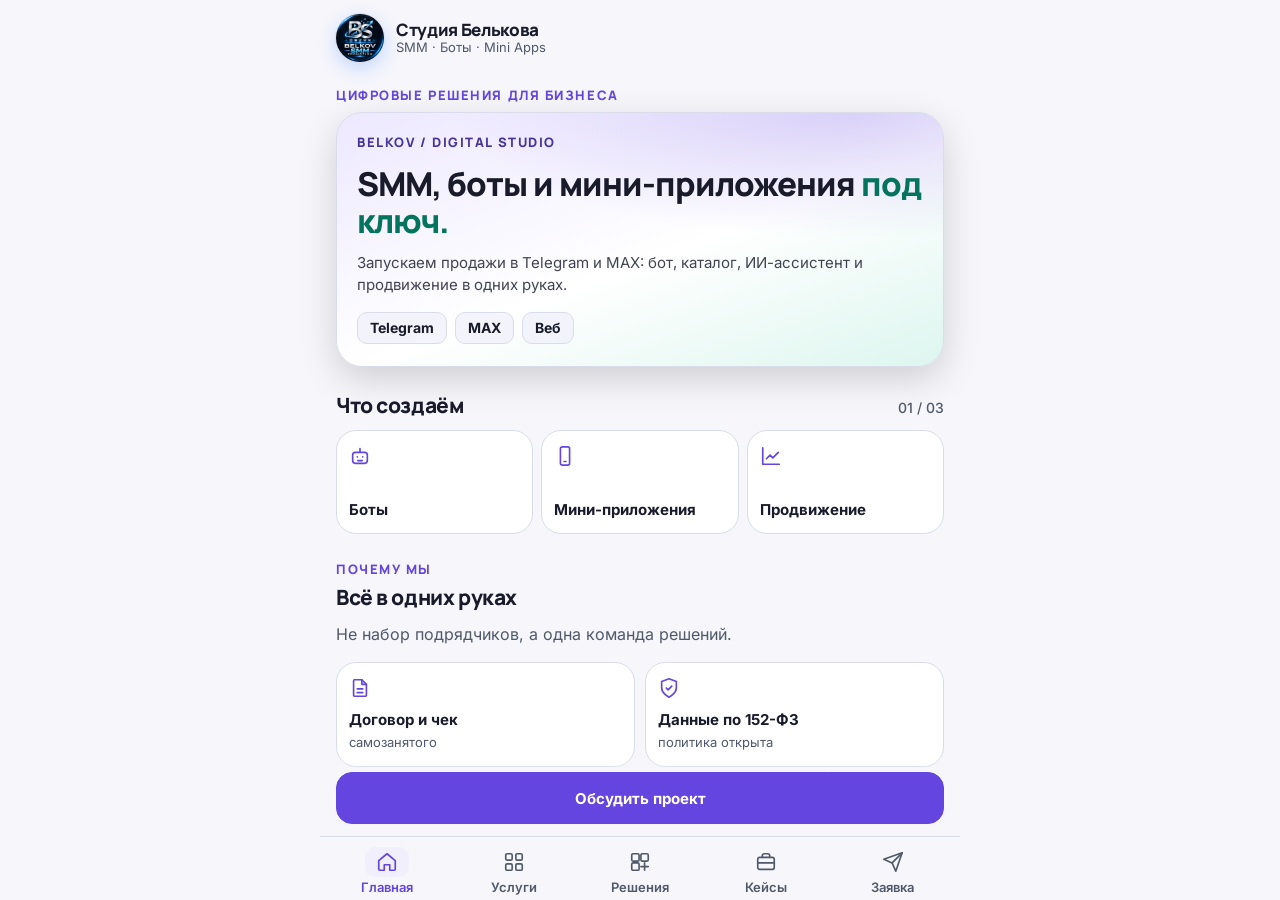
==== commit 7654c184: "BS logo, Manrope (OFL, local), real TRIUMF screenshots gallery, privacy policy and terms (152-FZ, no" ====
--- a/index.html
+++ b/index.html
@@ -6,6 +6,11 @@
 <meta name="color-scheme" content="dark light">
 <title>Студия Белькова — SMM, боты и мини-приложения</title>
 <meta name="description" content="SMM-продвижение, чат-боты, мини-приложения и ИИ-ассистенты для Telegram и MAX под ключ.">
+<link rel="icon" href="img/favicon-32.png" sizes="32x32">
+<link rel="apple-touch-icon" href="img/apple-touch-icon.png">
+<link rel="preload" href="fonts/manrope-cyrillic.woff2" as="font" type="font/woff2" crossorigin>
+<meta property="og:title" content="Студия Белькова — SMM, боты и мини-приложения">
+<meta property="og:image" content="https://ivanbelkov1984.github.io/belkov-studio-app/img/logo-512.png">
 <link rel="stylesheet" href="app.css">
 <!-- SDK мессенджеров. Вне мессенджера приложение работает как обычная страница. -->
 <script src="https://telegram.org/js/telegram-web-app.js" async></script>
@@ -15,7 +20,7 @@
 <body>
 <div class="app">
   <header class="top">
-    <span class="logo" aria-hidden="true">б.</span>
+    <img class="logo" src="img/logo-128.png" width="48" height="48" alt="">
     <span class="brand"><b>Студия Белькова</b><span>SMM · Боты · Mini Apps</span></span>
   </header>
   <main id="view" class="view" aria-live="polite"></main>
--- a/app.css
+++ b/app.css
@@ -1,5 +1,7 @@
 /* Студия Белькова — дизайн A «Product Glow» (tokens.json, 05.11.2026) */
 @font-face { font-family: Inter; src: url(fonts/inter-cyrillic.woff2) format('woff2'); unicode-range: U+0400-04FF; font-weight: 100 900; font-display: swap; }
+@font-face { font-family: Manrope; src: url(fonts/manrope-cyrillic.woff2) format('woff2'); unicode-range: U+0400-04FF; font-weight: 200 800; font-display: swap; }
+@font-face { font-family: Manrope; src: url(fonts/manrope-latin.woff2) format('woff2'); unicode-range: U+0000-00FF, U+2000-206F, U+20AC, U+20BD, U+2190-21FF; font-weight: 200 800; font-display: swap; }
 @font-face { font-family: Inter; src: url(fonts/inter-latin.woff2) format('woff2'); unicode-range: U+0000-00FF, U+2000-206F, U+20AC, U+20BD, U+2190-21FF; font-weight: 100 900; font-display: swap; }
 
 :root {
@@ -8,7 +10,7 @@
   --hero-a: #2A2550; --hero-b: #13332F;
   --r-chip: 100px; --r-btn: 16px; --r-card: 20px; --r-hero: 26px; --shadow: 0 12px 36px rgba(0,0,0,.16);
   --tabs-h: 64px; --dock-h: 52px;
-  --head: Inter, 'Inter Display', Arial, sans-serif; --body: Inter, Arial, sans-serif;
+  --head: Manrope, Inter, Arial, sans-serif; --body: Inter, Arial, sans-serif;
 }
 :root[data-theme="light"] {
   --bg: #F6F6FB; --surface: #FFFFFF; --surface2: #F0EFFB; --stroke: #D9DDEA; --text: #191B2B; --muted: #505969;
@@ -31,7 +33,7 @@
 
 /* Шапка */
 .top { display: flex; align-items: center; gap: 12px; padding: 14px 16px 8px; }
-.logo { width: 44px; height: 44px; border-radius: 12px; background: var(--accent); color: var(--accent-ink); display: grid; place-items: center; font: 800 22px/1 var(--head); letter-spacing: -.04em; flex: none; }
+.logo { width: 48px; height: 48px; border-radius: 50%; flex: none; display: block; box-shadow: 0 0 0 1px var(--stroke), 0 6px 18px rgba(30,120,255,.25); }
 .brand { display: grid; line-height: 1.2; }
 .brand b { font: 800 17px/1.2 var(--head); letter-spacing: -.02em; }
 .brand span { font-size: 13px; color: var(--muted); }
@@ -169,3 +171,15 @@
 .toast { position: fixed; left: 16px; right: 16px; bottom: calc(var(--tabs-h) + var(--dock-h) + 36px); max-width: 600px; margin: 0 auto; background: var(--surface); color: var(--text); border: 1px solid var(--accent); border-radius: 14px; padding: 14px 16px; font-size: 14px; z-index: 30; box-shadow: var(--shadow); }
 img { max-width: 100%; }
 @media (prefers-reduced-motion: no-preference) { .btn, .chip, .opt { transition: transform .12s ease, background .15s; } .btn:active, .chip:active, .opt:active { transform: scale(.98); } }
+
+/* Галерея кейса, документы, согласие */
+.gallery { gap: 12px; padding-bottom: 4px; }
+.shot { flex: none; width: 160px; padding: 0; border: 0; background: none; color: var(--text); text-align: left; cursor: zoom-in; font: inherit; }
+.shot img { width: 160px; height: auto; border-radius: 18px; border: 1px solid var(--stroke); display: block; box-shadow: var(--shadow); }
+.shot span { display: block; font-size: 13px; color: var(--muted); margin-top: 6px; }
+.zoom { border: 0; padding: 0; background: transparent; max-width: 96vw; max-height: 96dvh; }
+.zoom::backdrop { background: rgba(0,0,0,.8); }
+.zoom img { max-height: 86dvh; width: auto; border-radius: 20px; display: block; margin: 0 auto; }
+.zoom p { color: #fff; text-align: center; font-size: 14px; }
+.consent { display: flex; gap: 12px; align-items: flex-start; font-size: 14px; color: var(--muted); }
+.consent input { width: 22px; height: 22px; margin: 2px 0 0; flex: none; accent-color: var(--accent); }
